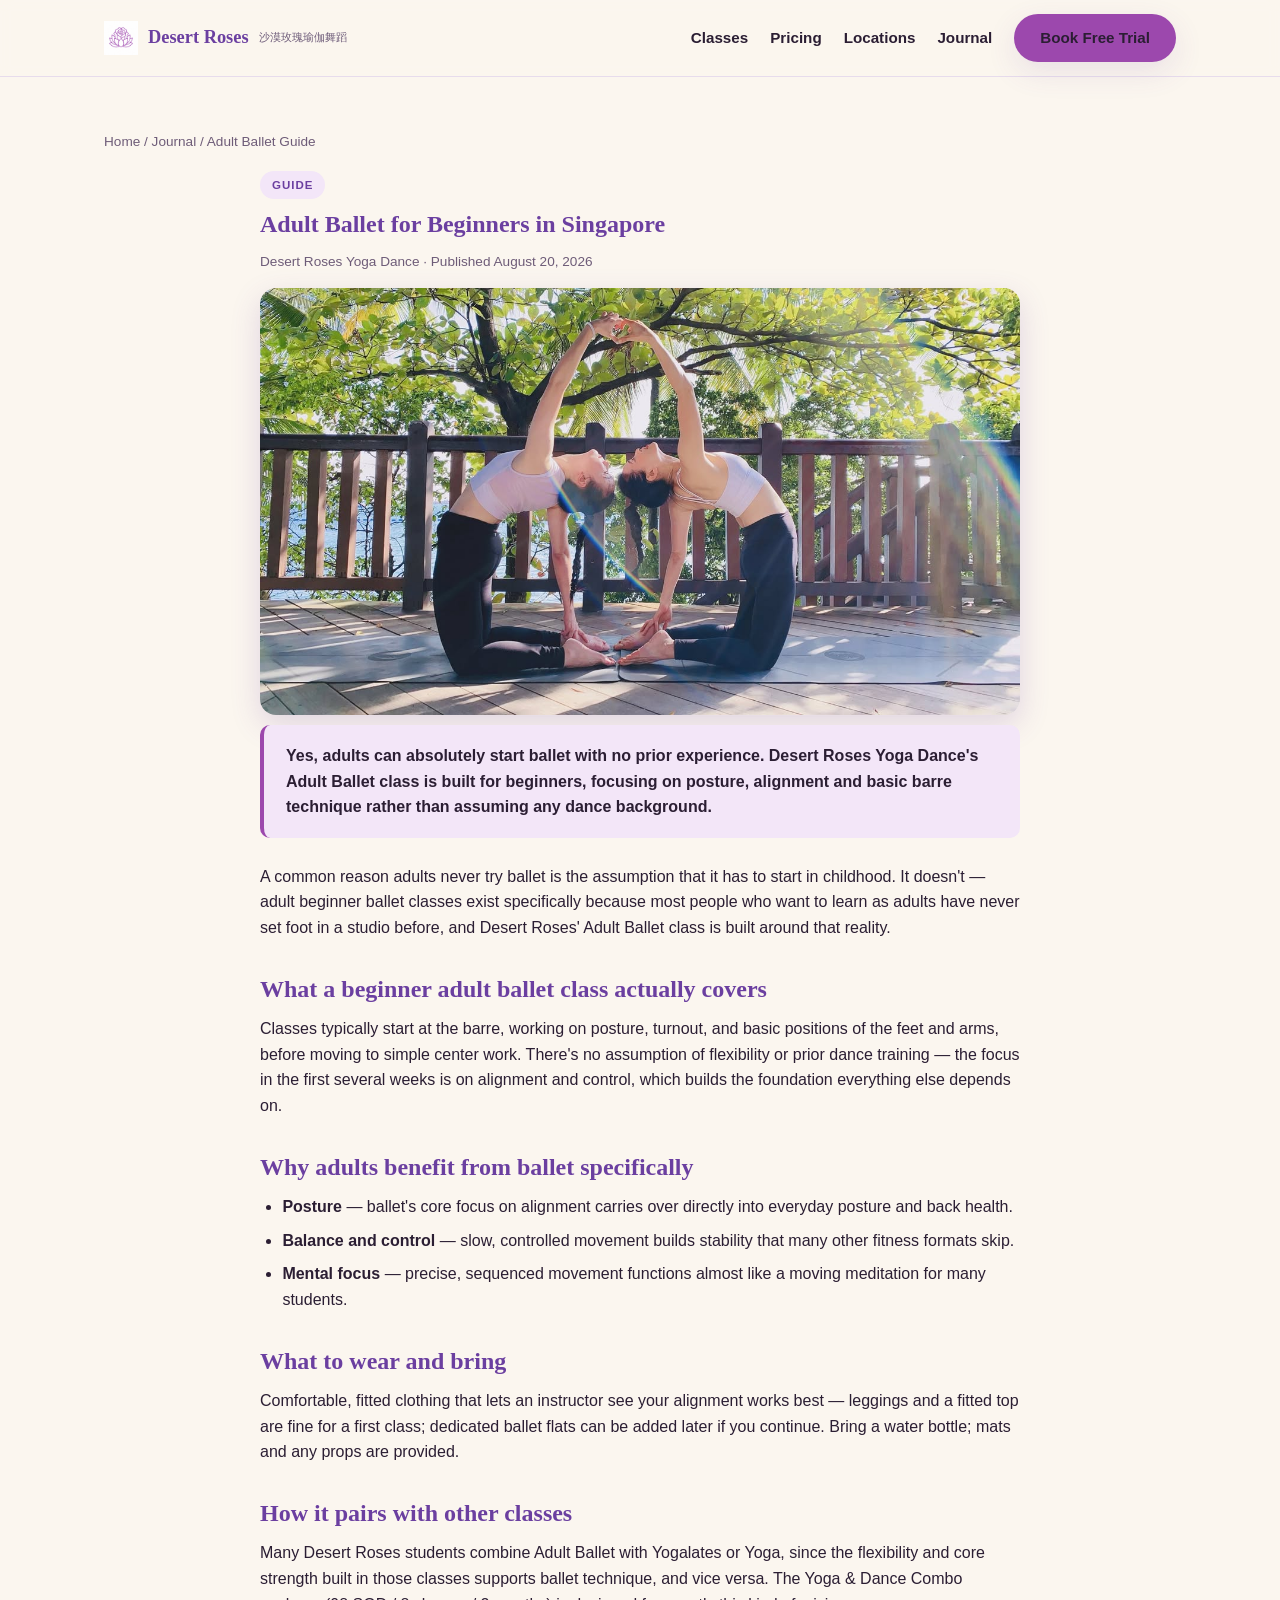
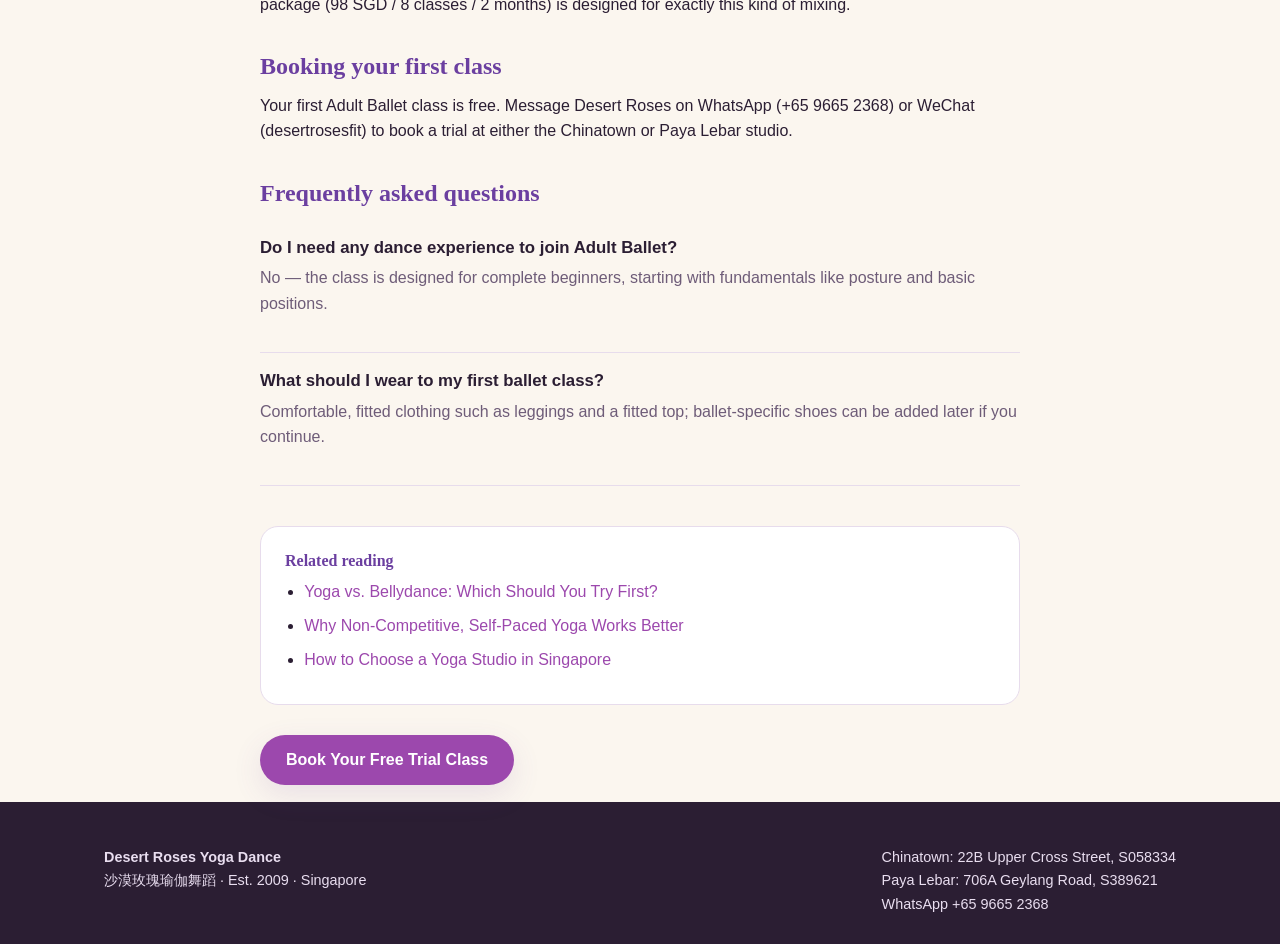
==== articles/adult-ballet-beginners-singapore.html @ da68d46b "initial commit" ====
<!DOCTYPE html>
<html lang="en">
<head>
<meta charset="UTF-8">
<meta name="viewport" content="width=device-width, initial-scale=1.0">
<title>Adult Ballet for Beginners in Singapore | Desert Roses Yoga Dance</title>
<meta name="description" content="It's not too late to start ballet as an adult. Here's what to expect from an Adult Ballet beginner class at Desert Roses Yoga Dance in Singapore.">
<meta name="keywords" content="adult ballet singapore, ballet for beginners, adult ballet class singapore, learn ballet as an adult">
<link rel="canonical" href="https://www.dryogadance.com/articles/adult-ballet-beginners-singapore.html">
<meta name="robots" content="index, follow">
<meta property="og:type" content="article">
<meta property="og:site_name" content="Desert Roses Yoga Dance">
<meta property="og:title" content="Adult Ballet for Beginners in Singapore | Desert Roses Yoga Dance">
<meta property="og:description" content="It's not too late to start ballet as an adult. Here's what to expect from an Adult Ballet beginner class at Desert Roses Yoga Dance in Singapore.">
<meta property="og:image" content="https://www.dryogadance.com/assets/og-image.jpg">
<meta property="og:url" content="https://www.dryogadance.com/articles/adult-ballet-beginners-singapore.html">
<meta property="og:locale" content="en_SG">
<meta name="twitter:card" content="summary_large_image">
<meta name="twitter:title" content="Adult Ballet for Beginners in Singapore | Desert Roses Yoga Dance">
<meta name="twitter:description" content="It's not too late to start ballet as an adult. Here's what to expect from an Adult Ballet beginner class at Desert Roses Yoga Dance in Singapore.">
<meta name="twitter:image" content="https://www.dryogadance.com/assets/og-image.jpg">
<link rel="icon" type="image/png" sizes="32x32" href="../assets/favicon-32.png">
<link rel="apple-touch-icon" sizes="180x180" href="../assets/favicon-180.png">
<link rel="stylesheet" href="../assets/style.css">
<script type="application/ld+json">
{
  "@context": "https://schema.org",
  "@type": "Article",
  "headline": "Adult Ballet for Beginners in Singapore",
  "description": "It's not too late to start ballet as an adult. Here's what to expect from an Adult Ballet beginner class at Desert Roses Yoga Dance in Singapore.",
  "image": "https://www.dryogadance.com/assets/organic-outdoor.jpg",
  "author": {"@type": "Organization", "name": "Desert Roses Yoga Dance"},
  "publisher": {
    "@type": "Organization",
    "name": "Desert Roses Yoga Dance",
    "logo": {"@type": "ImageObject", "url": "https://www.dryogadance.com/assets/favicon-512.png"}
  },
  "datePublished": "2026-08-20",
  "dateModified": "2026-08-20",
  "mainEntityOfPage": "https://www.dryogadance.com/articles/adult-ballet-beginners-singapore.html"
}
</script>
<script type="application/ld+json">
{
  "@context": "https://schema.org",
  "@type": "FAQPage",
  "mainEntity": [
    {
      "@type": "Question",
      "name": "Do I need any dance experience to join Adult Ballet?",
      "acceptedAnswer": {
        "@type": "Answer",
        "text": "No — the class is designed for complete beginners, starting with fundamentals like posture and basic positions."
      }
    },
    {
      "@type": "Question",
      "name": "What should I wear to my first ballet class?",
      "acceptedAnswer": {
        "@type": "Answer",
        "text": "Comfortable, fitted clothing such as leggings and a fitted top; ballet-specific shoes can be added later if you continue."
      }
    }
  ]
}
</script>
<script type="application/ld+json">
{
  "@context": "https://schema.org",
  "@type": "BreadcrumbList",
  "itemListElement": [
    {"@type":"ListItem","position":1,"name":"Home","item":"https://www.dryogadance.com/"},
    {"@type":"ListItem","position":2,"name":"Journal","item":"https://www.dryogadance.com/index.html#journal"},
    {"@type":"ListItem","position":3,"name":"Adult Ballet Guide","item":"https://www.dryogadance.com/articles/adult-ballet-beginners-singapore.html"}
  ]
}
</script>
</head>
<body>
<nav class="site-nav">
  <div class="row container">
    <a href="../index.html" class="brand-mark"><img src="../assets/favicon-192.png" alt="Desert Roses Yoga Dance logo">Desert Roses<span class="zh">沙漠玫瑰瑜伽舞蹈</span></a>
    <div class="nav-links">
      <a href="../index.html#offerings">Classes</a>
      <a href="../index.html#pricing">Pricing</a>
      <a href="../index.html#locations">Locations</a>
      <a href="../index.html#journal">Journal</a>
      <a href="https://www.dryogadance.com/book" class="pill-btn" data-open-booking="https://www.dryogadance.com/book" data-booking-label="Book Your Free Trial Class">Book Free Trial</a>
    </div>
  </div>
</nav>
<article>
  <div class="container" style="padding-top:40px">
    <p class="breadcrumb"><a href="../index.html">Home</a> / <a href="../index.html#journal">Journal</a> / Adult Ballet Guide</p>
    <div class="article-body">
      <span class="narrative-badge">Guide</span>
      <h1>Adult Ballet for Beginners in Singapore</h1>
      <p class="article-meta">Desert Roses Yoga Dance · Published August 20, 2026</p>
      <img class="article-hero" src="../assets/organic-outdoor.jpg" alt="Students practicing a supported pose outdoors, a foundational skill also used in ballet training" style="border-radius:16px;box-shadow:0 10px 30px rgba(107,63,160,.18)">
      <div class="answer-box">Yes, adults can absolutely start ballet with no prior experience. Desert Roses Yoga Dance's Adult Ballet class is built for beginners, focusing on posture, alignment and basic barre technique rather than assuming any dance background.</div>
      <p>A common reason adults never try ballet is the assumption that it has to start in childhood. It doesn't — adult beginner ballet classes exist specifically because most people who want to learn as adults have never set foot in a studio before, and Desert Roses' Adult Ballet class is built around that reality.</p><h2>What a beginner adult ballet class actually covers</h2><p>Classes typically start at the barre, working on posture, turnout, and basic positions of the feet and arms, before moving to simple center work. There's no assumption of flexibility or prior dance training — the focus in the first several weeks is on alignment and control, which builds the foundation everything else depends on.</p><h2>Why adults benefit from ballet specifically</h2><ul><li><strong>Posture</strong> — ballet's core focus on alignment carries over directly into everyday posture and back health.</li><li><strong>Balance and control</strong> — slow, controlled movement builds stability that many other fitness formats skip.</li><li><strong>Mental focus</strong> — precise, sequenced movement functions almost like a moving meditation for many students.</li></ul><h2>What to wear and bring</h2><p>Comfortable, fitted clothing that lets an instructor see your alignment works best — leggings and a fitted top are fine for a first class; dedicated ballet flats can be added later if you continue. Bring a water bottle; mats and any props are provided.</p><h2>How it pairs with other classes</h2><p>Many Desert Roses students combine Adult Ballet with Yogalates or Yoga, since the flexibility and core strength built in those classes supports ballet technique, and vice versa. The Yoga &amp; Dance Combo package (98 SGD / 8 classes / 2 months) is designed for exactly this kind of mixing.</p><h2>Booking your first class</h2><p>Your first Adult Ballet class is free. Message Desert Roses on WhatsApp (+65 9665 2368) or WeChat (desertrosesfit) to book a trial at either the Chinatown or Paya Lebar studio.</p>
      <h2>Frequently asked questions</h2><div class="faq-item"><h3>Do I need any dance experience to join Adult Ballet?</h3><p>No — the class is designed for complete beginners, starting with fundamentals like posture and basic positions.</p></div><div class="faq-item"><h3>What should I wear to my first ballet class?</h3><p>Comfortable, fitted clothing such as leggings and a fitted top; ballet-specific shoes can be added later if you continue.</p></div>
      <div class="related">
        <h3>Related reading</h3>
        <ul>
          <li><a href="yoga-vs-bellydance-singapore.html">Yoga vs. Bellydance: Which Should You Try First?</a></li>
          <li><a href="self-paced-non-competitive-yoga.html">Why Non-Competitive, Self-Paced Yoga Works Better</a></li>
          <li><a href="how-to-choose-a-yoga-studio-singapore.html">How to Choose a Yoga Studio in Singapore</a></li>
        </ul>
      </div>
      <p style="margin-top:30px"><a href="https://www.dryogadance.com/book" class="pill-btn" data-open-booking="https://www.dryogadance.com/book" data-booking-label="Book Your Free Trial Class">Book Your Free Trial Class</a></p>
    </div>
  </div>
</article>
<footer>
  <div class="container foot-row">
    <div>
      <strong>Desert Roses Yoga Dance</strong><br>
      沙漠玫瑰瑜伽舞蹈 · Est. 2009 · Singapore
    </div>
    <div>
      Chinatown: 22B Upper Cross Street, S058334<br>
      Paya Lebar: 706A Geylang Road, S389621<br>
      WhatsApp +65 9665 2368
    </div>
  </div>
</footer>
<script src="../assets/booking-modal.js"></script>
</body>
</html>
---- assets/style.css ----
/* Desert Roses Yoga Dance — shared site stylesheet
   Brand palette inferred from real organic content: orchid purple, violet, gold, warm cream */
:root{
  --orchid:#9C48AD;
  --violet:#6B3FA0;
  --gold:#D4A54A;
  --cream:#FBF6EF;
  --ink:#2B1E33;
  --muted:#6E5C78;
  --line:#E7DCEC;
  --white:#FFFFFF;
  --radius:18px;
  --shadow:0 10px 30px rgba(107,63,160,0.12);
}
*{box-sizing:border-box}
html{scroll-behavior:smooth}
body{
  margin:0;
  font-family:"Segoe UI",Helvetica,Arial,sans-serif;
  color:var(--ink);
  background:var(--cream);
  line-height:1.6;
}
h1,h2,h3,h4{
  font-family:Georgia,"Times New Roman",serif;
  color:var(--violet);
  line-height:1.25;
  margin:0 0 .5em;
}
a{color:var(--orchid);text-decoration:none}
a:hover{text-decoration:underline}
img{max-width:100%;display:block}
.container{max-width:1120px;margin:0 auto;padding:0 24px}
.eyebrow{
  text-transform:uppercase;letter-spacing:2px;font-size:.75rem;
  color:var(--gold);font-weight:700;margin-bottom:.6em;
}
.pill-btn{
  display:inline-block;background:var(--orchid);color:#fff;
  padding:12px 26px;border-radius:999px;font-weight:600;
  box-shadow:var(--shadow);border:none;cursor:pointer;font-size:1rem;
  font-family:inherit;
}
.pill-btn:hover{background:var(--violet);text-decoration:none}
.pill-btn.outline{
  background:transparent;color:var(--orchid);border:2px solid var(--orchid);
}
/* Nav */
.site-nav{
  position:sticky;top:0;z-index:50;background:rgba(251,246,239,.94);
  backdrop-filter:blur(6px);border-bottom:1px solid var(--line);
}
.site-nav .row{display:flex;align-items:center;justify-content:space-between;padding:14px 24px}
.brand-mark{display:flex;align-items:center;gap:10px;font-family:Georgia,serif;color:var(--violet);font-weight:700;font-size:1.15rem}
.brand-mark img{width:34px;height:34px}
.brand-mark .zh{font-size:.7rem;color:var(--muted);font-weight:400;display:block}
.nav-links{display:flex;gap:22px;align-items:center;flex-wrap:wrap}
.nav-links a{color:var(--ink);font-weight:600;font-size:.95rem}
/* Hero */
.hero{
  position:relative;min-height:560px;display:flex;align-items:center;
  background:linear-gradient(120deg,rgba(43,30,51,.72),rgba(107,63,160,.55)),
  url('../assets/organic-outdoor.jpg') center/cover no-repeat;
  color:#fff;
}
.hero .container{padding-top:70px;padding-bottom:70px}
.hero h1{color:#fff;font-size:2.6rem;max-width:720px}
.hero p.lede{font-size:1.15rem;max-width:600px;color:#F3E9FB}
.hero .cta-row{display:flex;gap:16px;margin-top:26px;flex-wrap:wrap}
/* Sections */
section{padding:64px 0}
section.alt{background:#fff}
.grid-2{display:grid;grid-template-columns:1.1fr .9fr;gap:44px;align-items:center}
.grid-3{display:grid;grid-template-columns:repeat(3,1fr);gap:26px}
.grid-7{display:grid;grid-template-columns:repeat(auto-fit,minmax(200px,1fr));gap:22px}
@media (max-width:820px){.grid-2,.grid-3{grid-template-columns:1fr}}
.card{
  background:#fff;border:1px solid var(--line);border-radius:var(--radius);
  padding:26px;box-shadow:var(--shadow);
}
.card img.icon{width:56px;height:56px;margin-bottom:14px}
.narrative-badge{
  display:inline-block;background:#F3E6F8;color:var(--violet);
  font-size:.72rem;font-weight:700;letter-spacing:1px;text-transform:uppercase;
  padding:5px 12px;border-radius:999px;margin-bottom:10px;
}
.pricing-table{width:100%;border-collapse:collapse;background:#fff;border-radius:var(--radius);overflow:hidden;box-shadow:var(--shadow)}
.pricing-table th,.pricing-table td{padding:16px 18px;text-align:left;border-bottom:1px solid var(--line)}
.pricing-table th{background:var(--violet);color:#fff;font-weight:600}
.pricing-table tr:last-child td{border-bottom:none}
.faq-item{border-bottom:1px solid var(--line);padding:18px 0}
.faq-item h3{font-size:1.05rem;margin-bottom:.4em;color:var(--ink);font-family:inherit}
.faq-item p{margin:0;color:var(--muted)}
.journal-grid{display:grid;grid-template-columns:repeat(auto-fit,minmax(260px,1fr));gap:20px}
.journal-card{background:#fff;border:1px solid var(--line);border-radius:14px;padding:20px;box-shadow:var(--shadow)}
.journal-card .tag{font-size:.7rem;color:var(--gold);font-weight:700;text-transform:uppercase;letter-spacing:1px}
.journal-card h3{font-size:1.05rem;margin:.4em 0}
.journal-card a.readmore{font-weight:700}
.locations-grid{display:grid;grid-template-columns:1fr 1fr;gap:26px}
@media (max-width:820px){.locations-grid{grid-template-columns:1fr}}
footer{background:var(--ink);color:#E9DEF0;padding:44px 0 28px;font-size:.9rem}
footer a{color:#E9DEF0;text-decoration:underline}
footer .foot-row{display:flex;justify-content:space-between;flex-wrap:wrap;gap:20px}
.breadcrumb{font-size:.85rem;color:var(--muted);margin-bottom:18px}
.breadcrumb a{color:var(--muted)}
.article-body{max-width:760px;margin:0 auto}
.article-body h2{margin-top:1.4em}
.article-body p{margin:0 0 1.1em}
.article-body ul,.article-body ol{margin:0 0 1.1em;padding-left:1.4em}
.article-body li{margin-bottom:.5em}
.article-hero{margin-bottom:10px}
.article-meta{color:var(--muted);font-size:.85rem;margin-bottom:26px}
.answer-box{
  background:#F3E6F8;border-left:4px solid var(--orchid);border-radius:10px;
  padding:18px 22px;margin:0 0 1.6em;font-weight:600;color:var(--ink);
}
.related{background:#fff;border:1px solid var(--line);border-radius:var(--radius);padding:24px;margin-top:40px}
.related h3{font-size:1rem}
.related ul{margin:0;padding-left:1.2em}

/* Booking modal */
.booking-modal-overlay{
  position:fixed;inset:0;background:rgba(43,30,51,.62);
  display:none;align-items:center;justify-content:center;z-index:1000;padding:20px;
}
.booking-modal-overlay.open{display:flex}
.booking-modal{
  background:#fff;border-radius:16px;width:100%;max-width:920px;height:min(88vh,900px);
  box-shadow:0 20px 60px rgba(43,30,51,.4);display:flex;flex-direction:column;overflow:hidden;
}
.booking-modal-header{
  display:flex;align-items:center;justify-content:space-between;
  padding:14px 20px;border-bottom:1px solid var(--line);background:var(--cream);flex-shrink:0;
}
.booking-modal-header h2{font-size:1.05rem;margin:0;color:var(--violet)}
.booking-modal-close{
  background:none;border:none;font-size:1.4rem;line-height:1;color:var(--muted);
  cursor:pointer;padding:4px 8px;border-radius:8px;
}
.booking-modal-close:hover{background:var(--line);color:var(--ink)}
.booking-modal-body{position:relative;flex:1;background:#fff}
.booking-modal-body iframe{width:100%;height:100%;border:none;display:block}
.booking-modal-loading{
  position:absolute;inset:0;display:flex;flex-direction:column;align-items:center;justify-content:center;
  gap:10px;color:var(--muted);font-size:.9rem;background:#fff;
}
.booking-modal-spinner{
  width:32px;height:32px;border-radius:50%;border:3px solid var(--line);
  border-top-color:var(--orchid);animation:booking-spin 0.9s linear infinite;
}
@keyframes booking-spin{to{transform:rotate(360deg)}}
.booking-modal-fallback{
  flex-shrink:0;display:flex;align-items:center;justify-content:center;gap:8px;
  padding:8px 16px;font-size:.78rem;color:var(--muted);
  background:var(--cream);border-top:1px solid var(--line);
}
.booking-modal-fallback a{font-weight:700}
body.booking-modal-locked{overflow:hidden}
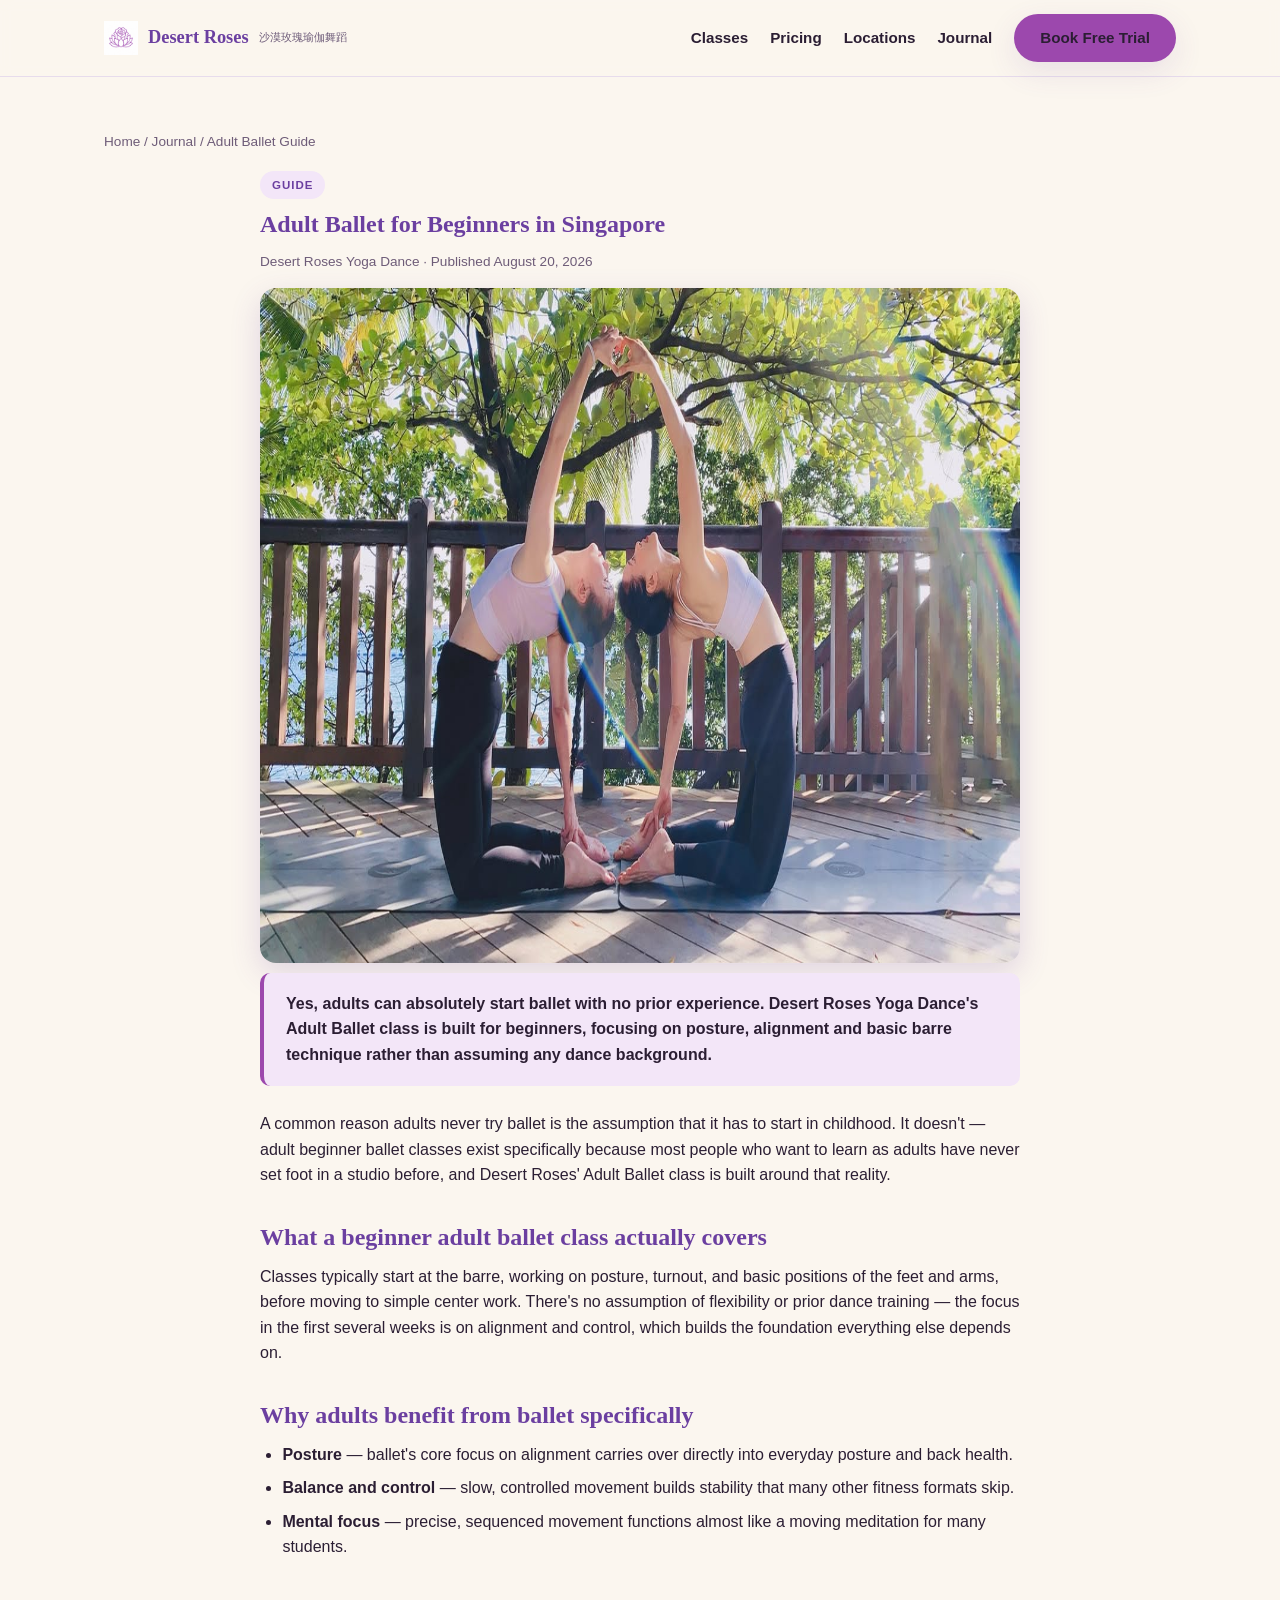
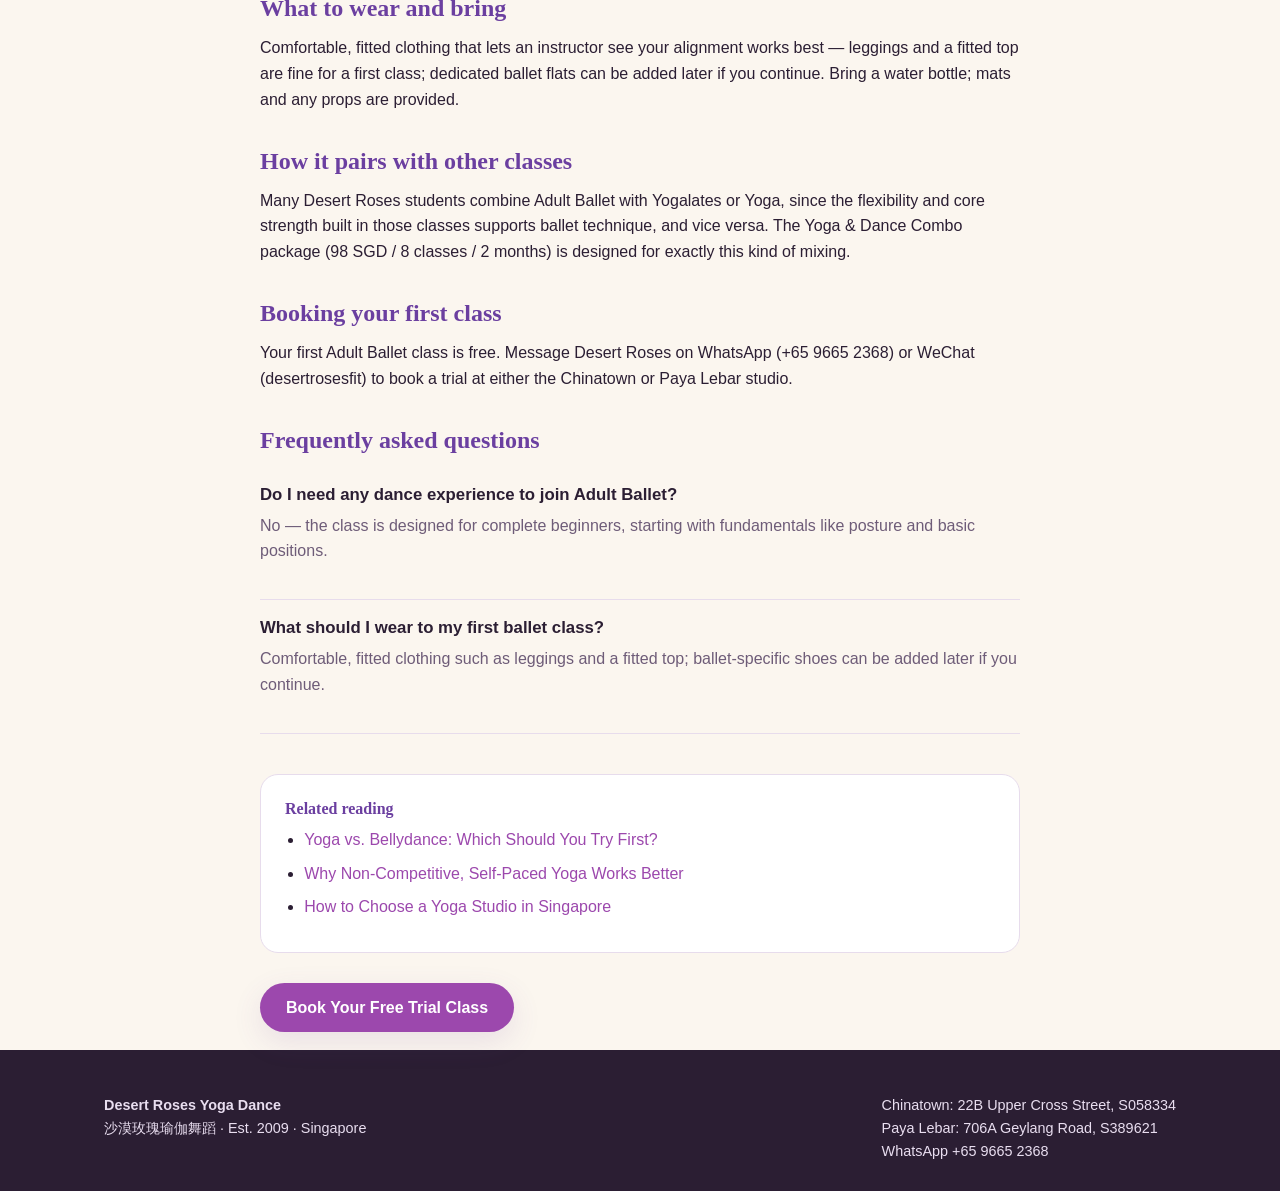
==== commit f019b4b3: "SEO GEO" ====
--- a/articles/adult-ballet-beginners-singapore.html
+++ b/articles/adult-ballet-beginners-singapore.html
@@ -15,6 +15,11 @@
 <meta property="og:image" content="https://www.dryogadance.com/assets/og-image.jpg">
 <meta property="og:url" content="https://www.dryogadance.com/articles/adult-ballet-beginners-singapore.html">
 <meta property="og:locale" content="en_SG">
+<meta property="article:published_time" content="2026-08-20T00:00:00+08:00">
+<meta property="article:modified_time" content="2026-08-20T00:00:00+08:00">
+<meta property="article:author" content="Desert Roses Yoga Dance">
+<meta property="article:section" content="Guide">
+<link rel="alternate" type="application/rss+xml" title="Desert Roses Yoga Dance — Journal" href="../feed.xml">
 <meta name="twitter:card" content="summary_large_image">
 <meta name="twitter:title" content="Adult Ballet for Beginners in Singapore | Desert Roses Yoga Dance">
 <meta name="twitter:description" content="It's not too late to start ballet as an adult. Here's what to expect from an Adult Ballet beginner class at Desert Roses Yoga Dance in Singapore.">
@@ -96,7 +101,7 @@
       <span class="narrative-badge">Guide</span>
       <h1>Adult Ballet for Beginners in Singapore</h1>
       <p class="article-meta">Desert Roses Yoga Dance · Published August 20, 2026</p>
-      <img class="article-hero" src="../assets/organic-outdoor.jpg" alt="Students practicing a supported pose outdoors, a foundational skill also used in ballet training" style="border-radius:16px;box-shadow:0 10px 30px rgba(107,63,160,.18)">
+      <img class="article-hero" src="../assets/organic-outdoor.jpg" alt="Students practicing a supported pose outdoors, a foundational skill also used in ballet training" width="1200" height="675" loading="lazy" style="border-radius:16px;box-shadow:0 10px 30px rgba(107,63,160,.18)">
       <div class="answer-box">Yes, adults can absolutely start ballet with no prior experience. Desert Roses Yoga Dance's Adult Ballet class is built for beginners, focusing on posture, alignment and basic barre technique rather than assuming any dance background.</div>
       <p>A common reason adults never try ballet is the assumption that it has to start in childhood. It doesn't — adult beginner ballet classes exist specifically because most people who want to learn as adults have never set foot in a studio before, and Desert Roses' Adult Ballet class is built around that reality.</p><h2>What a beginner adult ballet class actually covers</h2><p>Classes typically start at the barre, working on posture, turnout, and basic positions of the feet and arms, before moving to simple center work. There's no assumption of flexibility or prior dance training — the focus in the first several weeks is on alignment and control, which builds the foundation everything else depends on.</p><h2>Why adults benefit from ballet specifically</h2><ul><li><strong>Posture</strong> — ballet's core focus on alignment carries over directly into everyday posture and back health.</li><li><strong>Balance and control</strong> — slow, controlled movement builds stability that many other fitness formats skip.</li><li><strong>Mental focus</strong> — precise, sequenced movement functions almost like a moving meditation for many students.</li></ul><h2>What to wear and bring</h2><p>Comfortable, fitted clothing that lets an instructor see your alignment works best — leggings and a fitted top are fine for a first class; dedicated ballet flats can be added later if you continue. Bring a water bottle; mats and any props are provided.</p><h2>How it pairs with other classes</h2><p>Many Desert Roses students combine Adult Ballet with Yogalates or Yoga, since the flexibility and core strength built in those classes supports ballet technique, and vice versa. The Yoga &amp; Dance Combo package (98 SGD / 8 classes / 2 months) is designed for exactly this kind of mixing.</p><h2>Booking your first class</h2><p>Your first Adult Ballet class is free. Message Desert Roses on WhatsApp (+65 9665 2368) or WeChat (desertrosesfit) to book a trial at either the Chinatown or Paya Lebar studio.</p>
       <h2>Frequently asked questions</h2><div class="faq-item"><h3>Do I need any dance experience to join Adult Ballet?</h3><p>No — the class is designed for complete beginners, starting with fundamentals like posture and basic positions.</p></div><div class="faq-item"><h3>What should I wear to my first ballet class?</h3><p>Comfortable, fitted clothing such as leggings and a fitted top; ballet-specific shoes can be added later if you continue.</p></div>
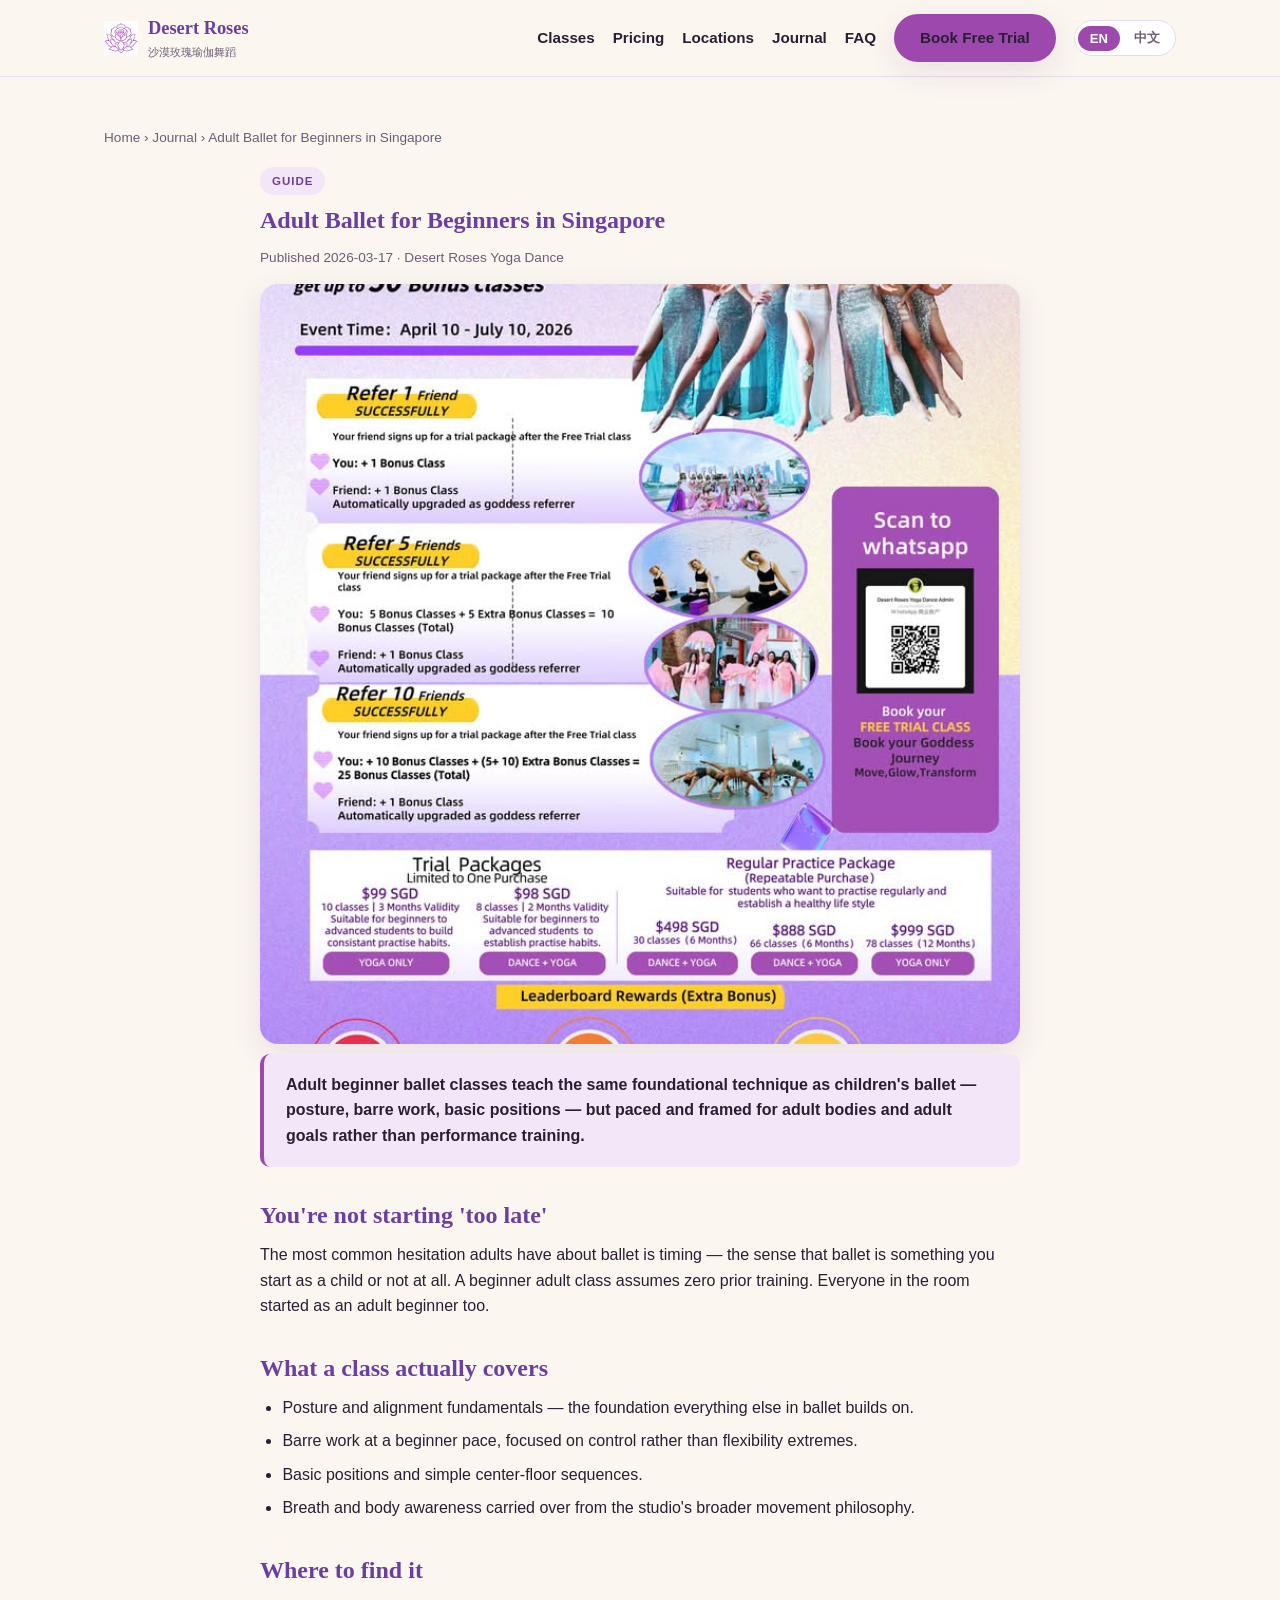
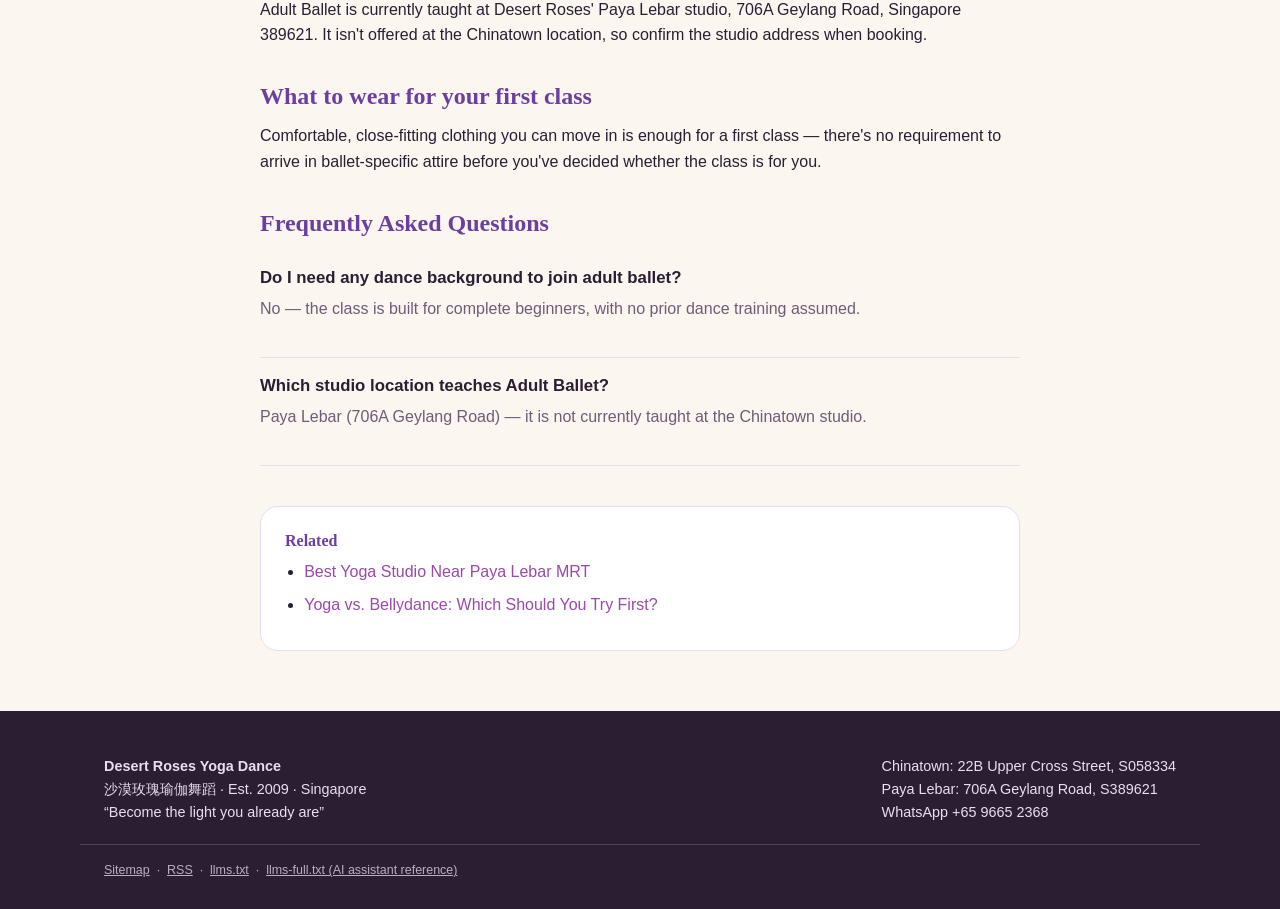
==== commit 5e703ceb: "Add files via upload" ====
--- a/articles/adult-ballet-beginners-singapore.html
+++ b/articles/adult-ballet-beginners-singapore.html
@@ -4,45 +4,91 @@
 <meta charset="UTF-8">
 <meta name="viewport" content="width=device-width, initial-scale=1.0">
 <title>Adult Ballet for Beginners in Singapore | Desert Roses Yoga Dance</title>
-<meta name="description" content="It's not too late to start ballet as an adult. Here's what to expect from an Adult Ballet beginner class at Desert Roses Yoga Dance in Singapore.">
-<meta name="keywords" content="adult ballet singapore, ballet for beginners, adult ballet class singapore, learn ballet as an adult">
+<meta name="description" content="It's not too late to start ballet as an adult — what a beginner adult ballet class at Desert Roses' Paya Lebar studio actually covers.">
+<meta name="keywords" content="adult ballet Singapore, ballet for beginners adults, learn ballet as an adult, Paya Lebar ballet class">
 <link rel="canonical" href="https://www.dryogadance.com/articles/adult-ballet-beginners-singapore.html">
 <meta name="robots" content="index, follow">
+<meta name="author" content="Desert Roses Yoga Dance">
+<meta name="geo.region" content="SG">
+<meta name="geo.placename" content="Singapore">
+
+<!-- Open Graph -->
 <meta property="og:type" content="article">
 <meta property="og:site_name" content="Desert Roses Yoga Dance">
-<meta property="og:title" content="Adult Ballet for Beginners in Singapore | Desert Roses Yoga Dance">
-<meta property="og:description" content="It's not too late to start ballet as an adult. Here's what to expect from an Adult Ballet beginner class at Desert Roses Yoga Dance in Singapore.">
+<meta property="og:title" content="Adult Ballet for Beginners in Singapore">
+<meta property="og:description" content="It's not too late to start ballet as an adult — what a beginner adult ballet class at Desert Roses' Paya Lebar studio actually covers.">
 <meta property="og:image" content="https://www.dryogadance.com/assets/og-image.jpg">
+<meta property="og:image:width" content="1200">
+<meta property="og:image:height" content="630">
 <meta property="og:url" content="https://www.dryogadance.com/articles/adult-ballet-beginners-singapore.html">
 <meta property="og:locale" content="en_SG">
-<meta property="article:published_time" content="2026-08-20T00:00:00+08:00">
-<meta property="article:modified_time" content="2026-08-20T00:00:00+08:00">
-<meta property="article:author" content="Desert Roses Yoga Dance">
+<meta property="article:published_time" content="2026-03-17">
 <meta property="article:section" content="Guide">
+
+<!-- Twitter Card -->
+<meta name="twitter:card" content="summary_large_image">
+<meta name="twitter:title" content="Adult Ballet for Beginners in Singapore">
+<meta name="twitter:description" content="It's not too late to start ballet as an adult — what a beginner adult ballet class at Desert Roses' Paya Lebar studio actually covers.">
+<meta name="twitter:image" content="https://www.dryogadance.com/assets/og-image.jpg">
+
+<link rel="icon" type="image/png" sizes="32x32" href="../assets/favicon-32.png">
+<link rel="icon" type="image/png" sizes="16x16" href="../assets/favicon-16.png">
+<link rel="apple-touch-icon" sizes="180x180" href="../assets/favicon-180.png">
 <link rel="alternate" type="application/rss+xml" title="Desert Roses Yoga Dance — Journal" href="../feed.xml">
-<meta name="twitter:card" content="summary_large_image">
-<meta name="twitter:title" content="Adult Ballet for Beginners in Singapore | Desert Roses Yoga Dance">
-<meta name="twitter:description" content="It's not too late to start ballet as an adult. Here's what to expect from an Adult Ballet beginner class at Desert Roses Yoga Dance in Singapore.">
-<meta name="twitter:image" content="https://www.dryogadance.com/assets/og-image.jpg">
-<link rel="icon" type="image/png" sizes="32x32" href="../assets/favicon-32.png">
-<link rel="apple-touch-icon" sizes="180x180" href="../assets/favicon-180.png">
 <link rel="stylesheet" href="../assets/style.css">
+
 <script type="application/ld+json">
 {
   "@context": "https://schema.org",
   "@type": "Article",
   "headline": "Adult Ballet for Beginners in Singapore",
-  "description": "It's not too late to start ballet as an adult. Here's what to expect from an Adult Ballet beginner class at Desert Roses Yoga Dance in Singapore.",
-  "image": "https://www.dryogadance.com/assets/organic-outdoor.jpg",
-  "author": {"@type": "Organization", "name": "Desert Roses Yoga Dance"},
+  "description": "It's not too late to start ballet as an adult — what a beginner adult ballet class at Desert Roses' Paya Lebar studio actually covers.",
+  "image": "https://www.dryogadance.com/assets/og-image.jpg",
+  "datePublished": "2026-03-17",
+  "dateModified": "2026-03-17",
+  "author": {
+    "@type": "Organization",
+    "name": "Desert Roses Yoga Dance",
+    "url": "https://www.dryogadance.com"
+  },
   "publisher": {
     "@type": "Organization",
     "name": "Desert Roses Yoga Dance",
-    "logo": {"@type": "ImageObject", "url": "https://www.dryogadance.com/assets/favicon-512.png"}
+    "logo": {
+      "@type": "ImageObject",
+      "url": "https://www.dryogadance.com/assets/favicon-192.png"
+    }
   },
-  "datePublished": "2026-08-20",
-  "dateModified": "2026-08-20",
-  "mainEntityOfPage": "https://www.dryogadance.com/articles/adult-ballet-beginners-singapore.html"
+  "mainEntityOfPage": {
+    "@type": "WebPage",
+    "@id": "https://www.dryogadance.com/articles/adult-ballet-beginners-singapore.html"
+  }
+}
+</script>
+<script type="application/ld+json">
+{
+  "@context": "https://schema.org",
+  "@type": "BreadcrumbList",
+  "itemListElement": [
+    {
+      "@type": "ListItem",
+      "position": 1,
+      "name": "Home",
+      "item": "https://www.dryogadance.com/"
+    },
+    {
+      "@type": "ListItem",
+      "position": 2,
+      "name": "Journal",
+      "item": "https://www.dryogadance.com/index.html#journal"
+    },
+    {
+      "@type": "ListItem",
+      "position": 3,
+      "name": "Adult Ballet for Beginners in Singapore",
+      "item": "https://www.dryogadance.com/articles/adult-ballet-beginners-singapore.html"
+    }
+  ]
 }
 </script>
 <script type="application/ld+json">
@@ -52,31 +98,20 @@
   "mainEntity": [
     {
       "@type": "Question",
-      "name": "Do I need any dance experience to join Adult Ballet?",
+      "name": "Do I need any dance background to join adult ballet?",
       "acceptedAnswer": {
         "@type": "Answer",
-        "text": "No — the class is designed for complete beginners, starting with fundamentals like posture and basic positions."
+        "text": "No — the class is built for complete beginners, with no prior dance training assumed."
       }
     },
     {
       "@type": "Question",
-      "name": "What should I wear to my first ballet class?",
+      "name": "Which studio location teaches Adult Ballet?",
       "acceptedAnswer": {
         "@type": "Answer",
-        "text": "Comfortable, fitted clothing such as leggings and a fitted top; ballet-specific shoes can be added later if you continue."
+        "text": "Paya Lebar (706A Geylang Road) — it is not currently taught at the Chinatown studio."
       }
     }
-  ]
-}
-</script>
-<script type="application/ld+json">
-{
-  "@context": "https://schema.org",
-  "@type": "BreadcrumbList",
-  "itemListElement": [
-    {"@type":"ListItem","position":1,"name":"Home","item":"https://www.dryogadance.com/"},
-    {"@type":"ListItem","position":2,"name":"Journal","item":"https://www.dryogadance.com/index.html#journal"},
-    {"@type":"ListItem","position":3,"name":"Adult Ballet Guide","item":"https://www.dryogadance.com/articles/adult-ballet-beginners-singapore.html"}
   ]
 }
 </script>
@@ -84,52 +119,72 @@
 <body>
 <nav class="site-nav">
   <div class="row container">
-    <a href="../index.html" class="brand-mark"><img src="../assets/favicon-192.png" alt="Desert Roses Yoga Dance logo">Desert Roses<span class="zh">沙漠玫瑰瑜伽舞蹈</span></a>
+    <a href="../index.html" class="brand-mark"><img src="../assets/favicon-192.png" alt="Desert Roses Yoga Dance logo" width="34" height="34"><span>Desert Roses<span class="zh">沙漠玫瑰瑜伽舞蹈</span></span></a>
     <div class="nav-links">
-      <a href="../index.html#offerings">Classes</a>
-      <a href="../index.html#pricing">Pricing</a>
-      <a href="../index.html#locations">Locations</a>
-      <a href="../index.html#journal">Journal</a>
-      <a href="https://www.dryogadance.com/book" class="pill-btn" data-open-booking="https://www.dryogadance.com/book" data-booking-label="Book Your Free Trial Class">Book Free Trial</a>
+      <a href="../index.html#offerings" data-i18n="nav_classes">Classes</a>
+      <a href="../index.html#pricing" data-i18n="nav_pricing">Pricing</a>
+      <a href="../index.html#locations" data-i18n="nav_locations">Locations</a>
+      <a href="../index.html#journal" data-i18n="nav_journal">Journal</a>
+      <a href="../index.html#faq" data-i18n="nav_faq">FAQ</a>
+      <a href="https://www.dryogadance.com/book" class="pill-btn" data-open-booking="https://www.dryogadance.com/book" data-i18n="nav_book">Book Free Trial</a>
+      <div class="lang-switch">
+        <button type="button" data-lang="en">EN</button>
+        <button type="button" data-lang="zh">中文</button>
+      </div>
     </div>
   </div>
 </nav>
-<article>
-  <div class="container" style="padding-top:40px">
-    <p class="breadcrumb"><a href="../index.html">Home</a> / <a href="../index.html#journal">Journal</a> / Adult Ballet Guide</p>
-    <div class="article-body">
-      <span class="narrative-badge">Guide</span>
-      <h1>Adult Ballet for Beginners in Singapore</h1>
-      <p class="article-meta">Desert Roses Yoga Dance · Published August 20, 2026</p>
-      <img class="article-hero" src="../assets/organic-outdoor.jpg" alt="Students practicing a supported pose outdoors, a foundational skill also used in ballet training" width="1200" height="675" loading="lazy" style="border-radius:16px;box-shadow:0 10px 30px rgba(107,63,160,.18)">
-      <div class="answer-box">Yes, adults can absolutely start ballet with no prior experience. Desert Roses Yoga Dance's Adult Ballet class is built for beginners, focusing on posture, alignment and basic barre technique rather than assuming any dance background.</div>
-      <p>A common reason adults never try ballet is the assumption that it has to start in childhood. It doesn't — adult beginner ballet classes exist specifically because most people who want to learn as adults have never set foot in a studio before, and Desert Roses' Adult Ballet class is built around that reality.</p><h2>What a beginner adult ballet class actually covers</h2><p>Classes typically start at the barre, working on posture, turnout, and basic positions of the feet and arms, before moving to simple center work. There's no assumption of flexibility or prior dance training — the focus in the first several weeks is on alignment and control, which builds the foundation everything else depends on.</p><h2>Why adults benefit from ballet specifically</h2><ul><li><strong>Posture</strong> — ballet's core focus on alignment carries over directly into everyday posture and back health.</li><li><strong>Balance and control</strong> — slow, controlled movement builds stability that many other fitness formats skip.</li><li><strong>Mental focus</strong> — precise, sequenced movement functions almost like a moving meditation for many students.</li></ul><h2>What to wear and bring</h2><p>Comfortable, fitted clothing that lets an instructor see your alignment works best — leggings and a fitted top are fine for a first class; dedicated ballet flats can be added later if you continue. Bring a water bottle; mats and any props are provided.</p><h2>How it pairs with other classes</h2><p>Many Desert Roses students combine Adult Ballet with Yogalates or Yoga, since the flexibility and core strength built in those classes supports ballet technique, and vice versa. The Yoga &amp; Dance Combo package (98 SGD / 8 classes / 2 months) is designed for exactly this kind of mixing.</p><h2>Booking your first class</h2><p>Your first Adult Ballet class is free. Message Desert Roses on WhatsApp (+65 9665 2368) or WeChat (desertrosesfit) to book a trial at either the Chinatown or Paya Lebar studio.</p>
-      <h2>Frequently asked questions</h2><div class="faq-item"><h3>Do I need any dance experience to join Adult Ballet?</h3><p>No — the class is designed for complete beginners, starting with fundamentals like posture and basic positions.</p></div><div class="faq-item"><h3>What should I wear to my first ballet class?</h3><p>Comfortable, fitted clothing such as leggings and a fitted top; ballet-specific shoes can be added later if you continue.</p></div>
-      <div class="related">
-        <h3>Related reading</h3>
-        <ul>
-          <li><a href="yoga-vs-bellydance-singapore.html">Yoga vs. Bellydance: Which Should You Try First?</a></li>
-          <li><a href="self-paced-non-competitive-yoga.html">Why Non-Competitive, Self-Paced Yoga Works Better</a></li>
-          <li><a href="how-to-choose-a-yoga-studio-singapore.html">How to Choose a Yoga Studio in Singapore</a></li>
-        </ul>
-      </div>
-      <p style="margin-top:30px"><a href="https://www.dryogadance.com/book" class="pill-btn" data-open-booking="https://www.dryogadance.com/book" data-booking-label="Book Your Free Trial Class">Book Your Free Trial Class</a></p>
+
+<main class="container" style="padding-top:36px;padding-bottom:60px">
+  <p class="breadcrumb"><a href="../index.html">Home</a> &rsaquo; <a href="../index.html#journal" data-i18n="nav_journal">Journal</a> &rsaquo; Adult Ballet for Beginners in Singapore</p>
+
+  <article class="article-body">
+    <p class="zh-note-banner" data-i18n="journal_zh_note">These journal guides are currently available in English only.</p>
+    <span class="narrative-badge">Guide</span>
+    <h1>Adult Ballet for Beginners in Singapore</h1>
+    <p class="article-meta">Published 2026-03-17 · Desert Roses Yoga Dance</p>
+    <img class="article-hero ph-square" src="../assets/organic-poster.jpg" alt="Adult Ballet for Beginners in Singapore" width="720" height="720" loading="lazy">
+    <div class="answer-box">Adult beginner ballet classes teach the same foundational technique as children's ballet — posture, barre work, basic positions — but paced and framed for adult bodies and adult goals rather than performance training.</div>
+
+    <h2>You're not starting 'too late'</h2>
+    <p>The most common hesitation adults have about ballet is timing — the sense that ballet is something you start as a child or not at all. A beginner adult class assumes zero prior training. Everyone in the room started as an adult beginner too.</p>
+    <h2>What a class actually covers</h2>
+    <ul><li>Posture and alignment fundamentals — the foundation everything else in ballet builds on.</li><li>Barre work at a beginner pace, focused on control rather than flexibility extremes.</li><li>Basic positions and simple center-floor sequences.</li><li>Breath and body awareness carried over from the studio's broader movement philosophy.</li></ul>
+    <h2>Where to find it</h2>
+    <p>Adult Ballet is currently taught at Desert Roses' Paya Lebar studio, 706A Geylang Road, Singapore 389621. It isn't offered at the Chinatown location, so confirm the studio address when booking.</p>
+    <h2>What to wear for your first class</h2>
+    <p>Comfortable, close-fitting clothing you can move in is enough for a first class — there's no requirement to arrive in ballet-specific attire before you've decided whether the class is for you.</p>
+
+    <h2>Frequently Asked Questions</h2>
+      <div class="faq-item"><h3>Do I need any dance background to join adult ballet?</h3><p>No — the class is built for complete beginners, with no prior dance training assumed.</p></div>
+      <div class="faq-item"><h3>Which studio location teaches Adult Ballet?</h3><p>Paya Lebar (706A Geylang Road) — it is not currently taught at the Chinatown studio.</p></div>
+
+    <div class="related">
+      <h3>Related</h3>
+      <ul><li><a href="best-yoga-studio-near-paya-lebar-mrt.html">Best Yoga Studio Near Paya Lebar MRT</a></li><li><a href="yoga-vs-bellydance-singapore.html">Yoga vs. Bellydance: Which Should You Try First?</a></li></ul>
     </div>
-  </div>
-</article>
+  </article>
+</main>
+
 <footer>
   <div class="container foot-row">
     <div>
       <strong>Desert Roses Yoga Dance</strong><br>
-      沙漠玫瑰瑜伽舞蹈 · Est. 2009 · Singapore
+      沙漠玫瑰瑜伽舞蹈 · Est. 2009 · Singapore<br>
+      <span data-i18n="footer_tagline">"Become the light you already are"</span>
     </div>
     <div>
-      Chinatown: 22B Upper Cross Street, S058334<br>
-      Paya Lebar: 706A Geylang Road, S389621<br>
-      WhatsApp +65 9665 2368
+      <span data-i18n="footer_chinatown">Chinatown:</span> 22B Upper Cross Street, S058334<br>
+      <span data-i18n="footer_payalebar">Paya Lebar:</span> 706A Geylang Road, S389621<br>
+      <span data-i18n="footer_whatsapp">WhatsApp</span> +65 9665 2368
     </div>
   </div>
+  <div class="container" style="margin-top:20px;padding-top:16px;border-top:1px solid rgba(233,222,240,.25);font-size:.78rem;opacity:.75">
+    <a href="../sitemap.xml">Sitemap</a> &nbsp;·&nbsp; <a href="../feed.xml">RSS</a> &nbsp;·&nbsp; <a href="../llms.txt">llms.txt</a> &nbsp;·&nbsp; <a href="../llms-full.txt">llms-full.txt (AI assistant reference)</a>
+  </div>
 </footer>
+
+<script src="../assets/i18n.js"></script>
 <script src="../assets/booking-modal.js"></script>
 </body>
 </html>
--- a/assets/style.css
+++ b/assets/style.css
@@ -50,12 +50,19 @@
   position:sticky;top:0;z-index:50;background:rgba(251,246,239,.94);
   backdrop-filter:blur(6px);border-bottom:1px solid var(--line);
 }
-.site-nav .row{display:flex;align-items:center;justify-content:space-between;padding:14px 24px}
-.brand-mark{display:flex;align-items:center;gap:10px;font-family:Georgia,serif;color:var(--violet);font-weight:700;font-size:1.15rem}
-.brand-mark img{width:34px;height:34px}
+.site-nav .row{display:flex;align-items:center;justify-content:space-between;padding:14px 24px;gap:16px}
+.brand-mark{display:flex;align-items:center;gap:10px;font-family:Georgia,serif;color:var(--violet);font-weight:700;font-size:1.15rem;flex-shrink:0}
+.brand-mark img{width:34px;height:34px;object-fit:contain}
 .brand-mark .zh{font-size:.7rem;color:var(--muted);font-weight:400;display:block}
-.nav-links{display:flex;gap:22px;align-items:center;flex-wrap:wrap}
+.nav-links{display:flex;gap:18px;align-items:center;flex-wrap:wrap}
 .nav-links a{color:var(--ink);font-weight:600;font-size:.95rem}
+/* Language switcher */
+.lang-switch{display:flex;align-items:center;gap:2px;background:#fff;border:1px solid var(--line);border-radius:999px;padding:3px;flex-shrink:0}
+.lang-switch button{
+  border:none;background:none;padding:5px 12px;border-radius:999px;font-size:.82rem;
+  font-weight:700;color:var(--muted);cursor:pointer;font-family:inherit;
+}
+.lang-switch button.active{background:var(--orchid);color:#fff}
 /* Hero */
 .hero{
   position:relative;min-height:560px;display:flex;align-items:center;
@@ -78,7 +85,7 @@
   background:#fff;border:1px solid var(--line);border-radius:var(--radius);
   padding:26px;box-shadow:var(--shadow);
 }
-.card img.icon{width:56px;height:56px;margin-bottom:14px}
+.card img.icon{width:56px;height:56px;margin-bottom:14px;object-fit:contain}
 .narrative-badge{
   display:inline-block;background:#F3E6F8;color:var(--violet);
   font-size:.72rem;font-weight:700;letter-spacing:1px;text-transform:uppercase;
@@ -117,6 +124,32 @@
 .related{background:#fff;border:1px solid var(--line);border-radius:var(--radius);padding:24px;margin-top:40px}
 .related h3{font-size:1rem}
 .related ul{margin:0;padding-left:1.2em}
+.zh-note-banner{
+  display:none;background:#F3E6F8;border:1px solid var(--line);border-radius:12px;
+  padding:14px 18px;margin-bottom:22px;color:var(--violet);font-size:.9rem;font-weight:600;
+}
+html[lang="zh"] .zh-note-banner{display:block}
+
+/* Photo aspect-ratio + crop discipline — prevents any image from stretching
+   regardless of its real intrinsic size; object-fit crops, never distorts. */
+.ph-square{aspect-ratio:1/1;object-fit:cover;width:100%;height:auto;border-radius:18px;box-shadow:var(--shadow)}
+.ph-photo{aspect-ratio:4/3;object-fit:cover;width:100%;height:auto;border-radius:12px}
+
+/* Clickable class/offering cards */
+.class-card{display:block;text-decoration:none;color:inherit;transition:transform .15s ease, box-shadow .15s ease}
+.class-card:hover{transform:translateY(-3px);box-shadow:0 16px 36px rgba(107,63,160,.2);text-decoration:none}
+.class-card .cta-hint{margin-top:10px;font-size:.82rem;font-weight:700;color:var(--orchid)}
+
+/* Clickable contact cards */
+.contact-card{display:block;text-decoration:none;color:inherit;text-align:center;position:relative;transition:transform .15s ease, box-shadow .15s ease;cursor:pointer}
+.contact-card:hover{transform:translateY(-3px);box-shadow:0 16px 36px rgba(107,63,160,.2);text-decoration:none}
+.contact-card .cta-hint{margin-top:6px;font-size:.78rem;font-weight:700;color:var(--orchid)}
+.copy-toast{
+  position:absolute;bottom:-14px;left:50%;transform:translate(-50%,0);
+  background:var(--ink);color:#fff;font-size:.76rem;padding:6px 12px;border-radius:999px;
+  opacity:0;pointer-events:none;transition:opacity .2s ease, transform .2s ease;white-space:nowrap;
+}
+.copy-toast.show{opacity:1;transform:translate(-50%,10px)}
 
 /* Booking modal */
 .booking-modal-overlay{
